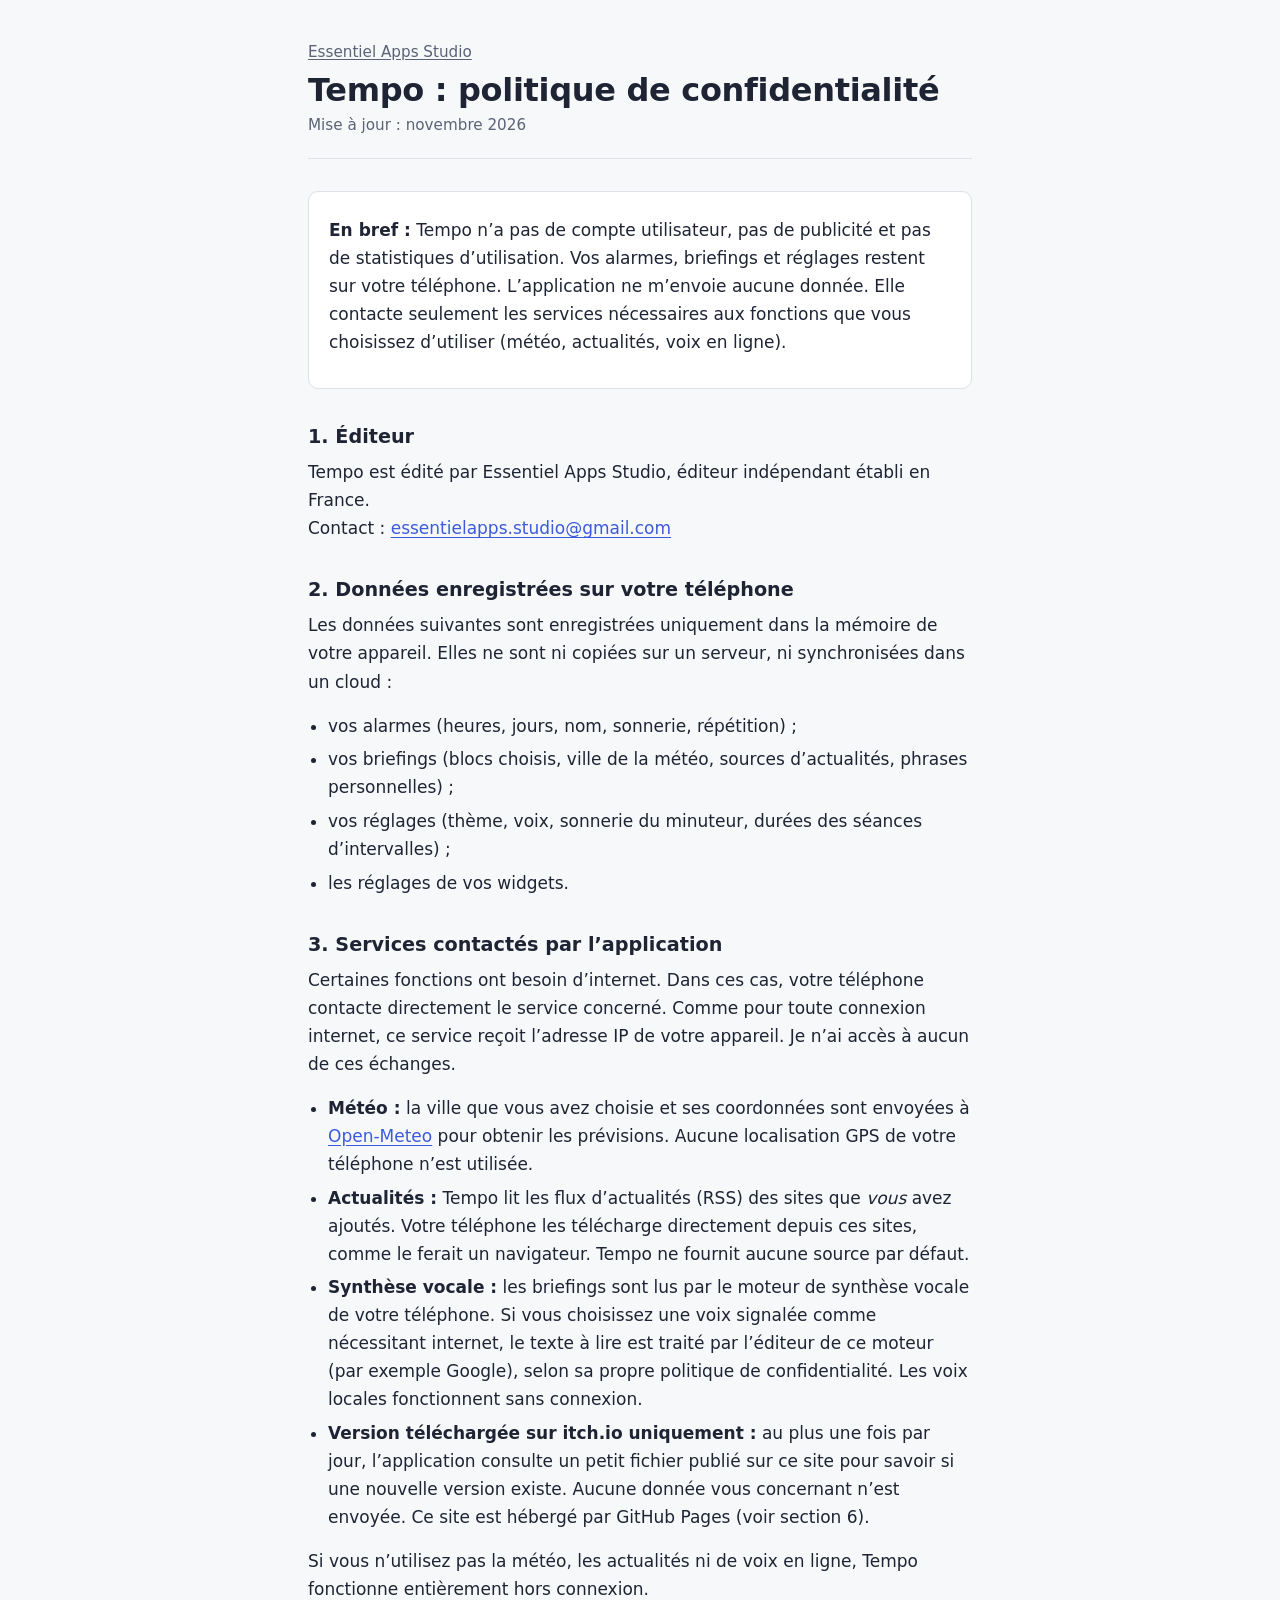
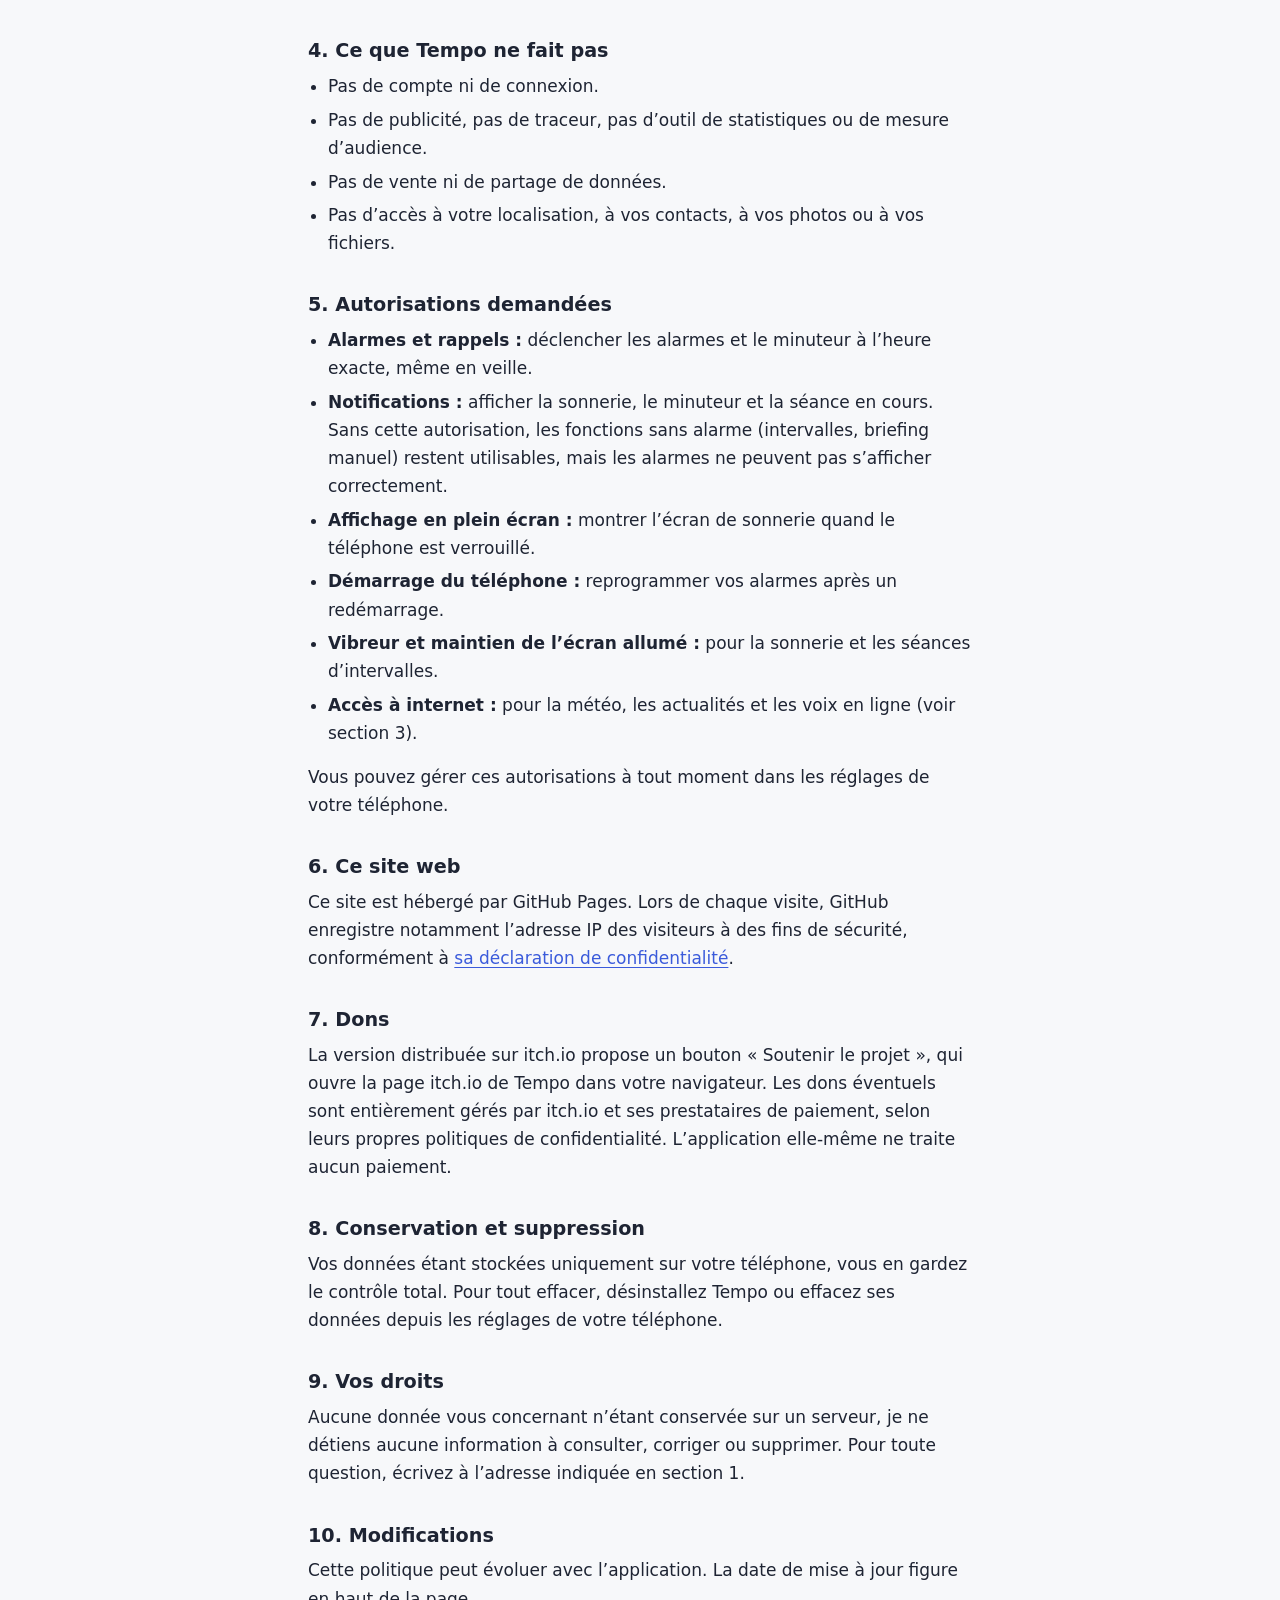
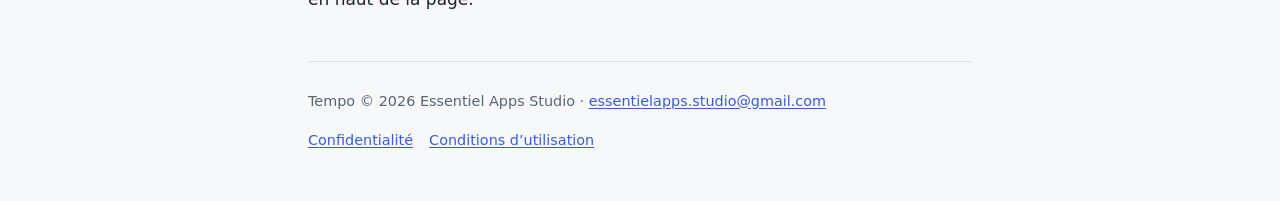
==== tempo/confidentialite.html @ 18cca5b2 "Add files via upload" ====
<!DOCTYPE html>
<html lang="fr">
<head>
<meta charset="utf-8">
<meta name="viewport" content="width=device-width, initial-scale=1">
<title>Tempo – Politique de confidentialité</title>
<meta name="description" content="Politique de confidentialité de l’application Tempo, éditée par Essentiel Apps Studio.">
<link rel="stylesheet" href="../style.css">
</head>
<body>
<main class="page">
<header class="entete">
  <p class="studio"><a href="../">Essentiel Apps Studio</a></p>
  <h1>Tempo : politique de confidentialité</h1>
  <p class="maj">Mise à jour : novembre 2026</p>
</header>

<div class="encadre">
  <p><strong>En bref :</strong> Tempo n’a pas de compte utilisateur, pas de publicité et pas de statistiques d’utilisation. Vos alarmes, briefings et réglages restent sur votre téléphone. L’application ne m’envoie aucune donnée. Elle contacte seulement les services nécessaires aux fonctions que vous choisissez d’utiliser (météo, actualités, voix en ligne).</p>
</div>

<h2>1. Éditeur</h2>
<p>Tempo est édité par Essentiel Apps Studio, éditeur indépendant établi en France.<br>
Contact : <a href="mailto:essentielapps.studio@gmail.com">essentielapps.studio@gmail.com</a></p>

<h2>2. Données enregistrées sur votre téléphone</h2>
<p>Les données suivantes sont enregistrées uniquement dans la mémoire de votre appareil. Elles ne sont ni copiées sur un serveur, ni synchronisées dans un cloud :</p>
<ul>
  <li>vos alarmes (heures, jours, nom, sonnerie, répétition) ;</li>
  <li>vos briefings (blocs choisis, ville de la météo, sources d’actualités, phrases personnelles) ;</li>
  <li>vos réglages (thème, voix, sonnerie du minuteur, durées des séances d’intervalles) ;</li>
  <li>les réglages de vos widgets.</li>
</ul>

<h2>3. Services contactés par l’application</h2>
<p>Certaines fonctions ont besoin d’internet. Dans ces cas, votre téléphone contacte directement le service concerné. Comme pour toute connexion internet, ce service reçoit l’adresse IP de votre appareil. Je n’ai accès à aucun de ces échanges.</p>
<ul>
  <li><strong>Météo :</strong> la ville que vous avez choisie et ses coordonnées sont envoyées à <a href="https://open-meteo.com/">Open-Meteo</a> pour obtenir les prévisions. Aucune localisation GPS de votre téléphone n’est utilisée.</li>
  <li><strong>Actualités :</strong> Tempo lit les flux d’actualités (RSS) des sites que <em>vous</em> avez ajoutés. Votre téléphone les télécharge directement depuis ces sites, comme le ferait un navigateur. Tempo ne fournit aucune source par défaut.</li>
  <li><strong>Synthèse vocale :</strong> les briefings sont lus par le moteur de synthèse vocale de votre téléphone. Si vous choisissez une voix signalée comme nécessitant internet, le texte à lire est traité par l’éditeur de ce moteur (par exemple Google), selon sa propre politique de confidentialité. Les voix locales fonctionnent sans connexion.</li>
  <li><strong>Version téléchargée sur itch.io uniquement :</strong> au plus une fois par jour, l’application consulte un petit fichier publié sur ce site pour savoir si une nouvelle version existe. Aucune donnée vous concernant n’est envoyée. Ce site est hébergé par GitHub Pages (voir section 6).</li>
</ul>
<p>Si vous n’utilisez pas la météo, les actualités ni de voix en ligne, Tempo fonctionne entièrement hors connexion.</p>

<h2>4. Ce que Tempo ne fait pas</h2>
<ul>
  <li>Pas de compte ni de connexion.</li>
  <li>Pas de publicité, pas de traceur, pas d’outil de statistiques ou de mesure d’audience.</li>
  <li>Pas de vente ni de partage de données.</li>
  <li>Pas d’accès à votre localisation, à vos contacts, à vos photos ou à vos fichiers.</li>
</ul>

<h2>5. Autorisations demandées</h2>
<ul>
  <li><strong>Alarmes et rappels :</strong> déclencher les alarmes et le minuteur à l’heure exacte, même en veille.</li>
  <li><strong>Notifications :</strong> afficher la sonnerie, le minuteur et la séance en cours. Sans cette autorisation, les fonctions sans alarme (intervalles, briefing manuel) restent utilisables, mais les alarmes ne peuvent pas s’afficher correctement.</li>
  <li><strong>Affichage en plein écran :</strong> montrer l’écran de sonnerie quand le téléphone est verrouillé.</li>
  <li><strong>Démarrage du téléphone :</strong> reprogrammer vos alarmes après un redémarrage.</li>
  <li><strong>Vibreur et maintien de l’écran allumé :</strong> pour la sonnerie et les séances d’intervalles.</li>
  <li><strong>Accès à internet :</strong> pour la météo, les actualités et les voix en ligne (voir section 3).</li>
</ul>
<p>Vous pouvez gérer ces autorisations à tout moment dans les réglages de votre téléphone.</p>

<h2>6. Ce site web</h2>
<p>Ce site est hébergé par GitHub Pages. Lors de chaque visite, GitHub enregistre notamment l’adresse IP des visiteurs à des fins de sécurité, conformément à <a href="https://docs.github.com/fr/site-policy/privacy-policies/github-general-privacy-statement">sa déclaration de confidentialité</a>.</p>

<h2>7. Dons</h2>
<p>La version distribuée sur itch.io propose un bouton « Soutenir le projet », qui ouvre la page itch.io de Tempo dans votre navigateur. Les dons éventuels sont entièrement gérés par itch.io et ses prestataires de paiement, selon leurs propres politiques de confidentialité. L’application elle-même ne traite aucun paiement.</p>

<h2>8. Conservation et suppression</h2>
<p>Vos données étant stockées uniquement sur votre téléphone, vous en gardez le contrôle total. Pour tout effacer, désinstallez Tempo ou effacez ses données depuis les réglages de votre téléphone.</p>

<h2>9. Vos droits</h2>
<p>Aucune donnée vous concernant n’étant conservée sur un serveur, je ne détiens aucune information à consulter, corriger ou supprimer. Pour toute question, écrivez à l’adresse indiquée en section 1.</p>

<h2>10. Modifications</h2>
<p>Cette politique peut évoluer avec l’application. La date de mise à jour figure en haut de la page.</p>

<footer>
  <p>Tempo © 2026 Essentiel Apps Studio · <a href="mailto:essentielapps.studio@gmail.com">essentielapps.studio@gmail.com</a></p>
  <nav><a href="confidentialite.html">Confidentialité</a><a href="conditions.html">Conditions d’utilisation</a></nav>
</footer>
</main>
</body>
</html>
---- style.css ----
:root{
  --fond:#F7F8FA; --surface:#FFFFFF; --texte:#1E2433; --texte-doux:#5A6275;
  --accent:#3B5BDB; --filet:#DDE1E8;
  color-scheme:light;
}
@media (prefers-color-scheme:dark){
  :root{
    --fond:#12151C; --surface:#1A1F29; --texte:#E6E9EF; --texte-doux:#A3AABA;
    --accent:#8CA4FF; --filet:#2C3342;
    color-scheme:dark;
  }
}
*{box-sizing:border-box}
html{-webkit-text-size-adjust:100%}
body{
  margin:0; background:var(--fond); color:var(--texte);
  font-family:system-ui,-apple-system,"Segoe UI",Roboto,"Helvetica Neue",Arial,sans-serif;
  font-size:1.0625rem; line-height:1.65;
}
.page{max-width:44rem; margin:0 auto; padding:2.5rem 1.25rem 3rem}
header.entete{border-bottom:1px solid var(--filet); padding-bottom:1.25rem; margin-bottom:2rem}
.studio{margin:0; color:var(--texte-doux); font-size:.95rem}
.studio a{color:inherit}
h1{font-size:2rem; line-height:1.2; margin:.35rem 0 .25rem; font-weight:700; letter-spacing:-.01em}
.maj{margin:0; color:var(--texte-doux); font-size:.95rem}
h2{font-size:1.2rem; margin:2.25rem 0 .5rem; line-height:1.3}
p,ul{margin:.5rem 0 1rem}
ul{padding-left:1.25rem}
li{margin:.35rem 0}
strong{font-weight:650}
a{color:var(--accent); text-underline-offset:.15em}
a:focus-visible{outline:2px solid var(--accent); outline-offset:2px; border-radius:2px}
.encadre{background:var(--surface); border:1px solid var(--filet); border-radius:10px; padding:1rem 1.25rem; margin:1.25rem 0}
footer{margin-top:3rem; padding-top:1.25rem; border-top:1px solid var(--filet); color:var(--texte-doux); font-size:.9rem}
footer nav a{margin-right:1rem}
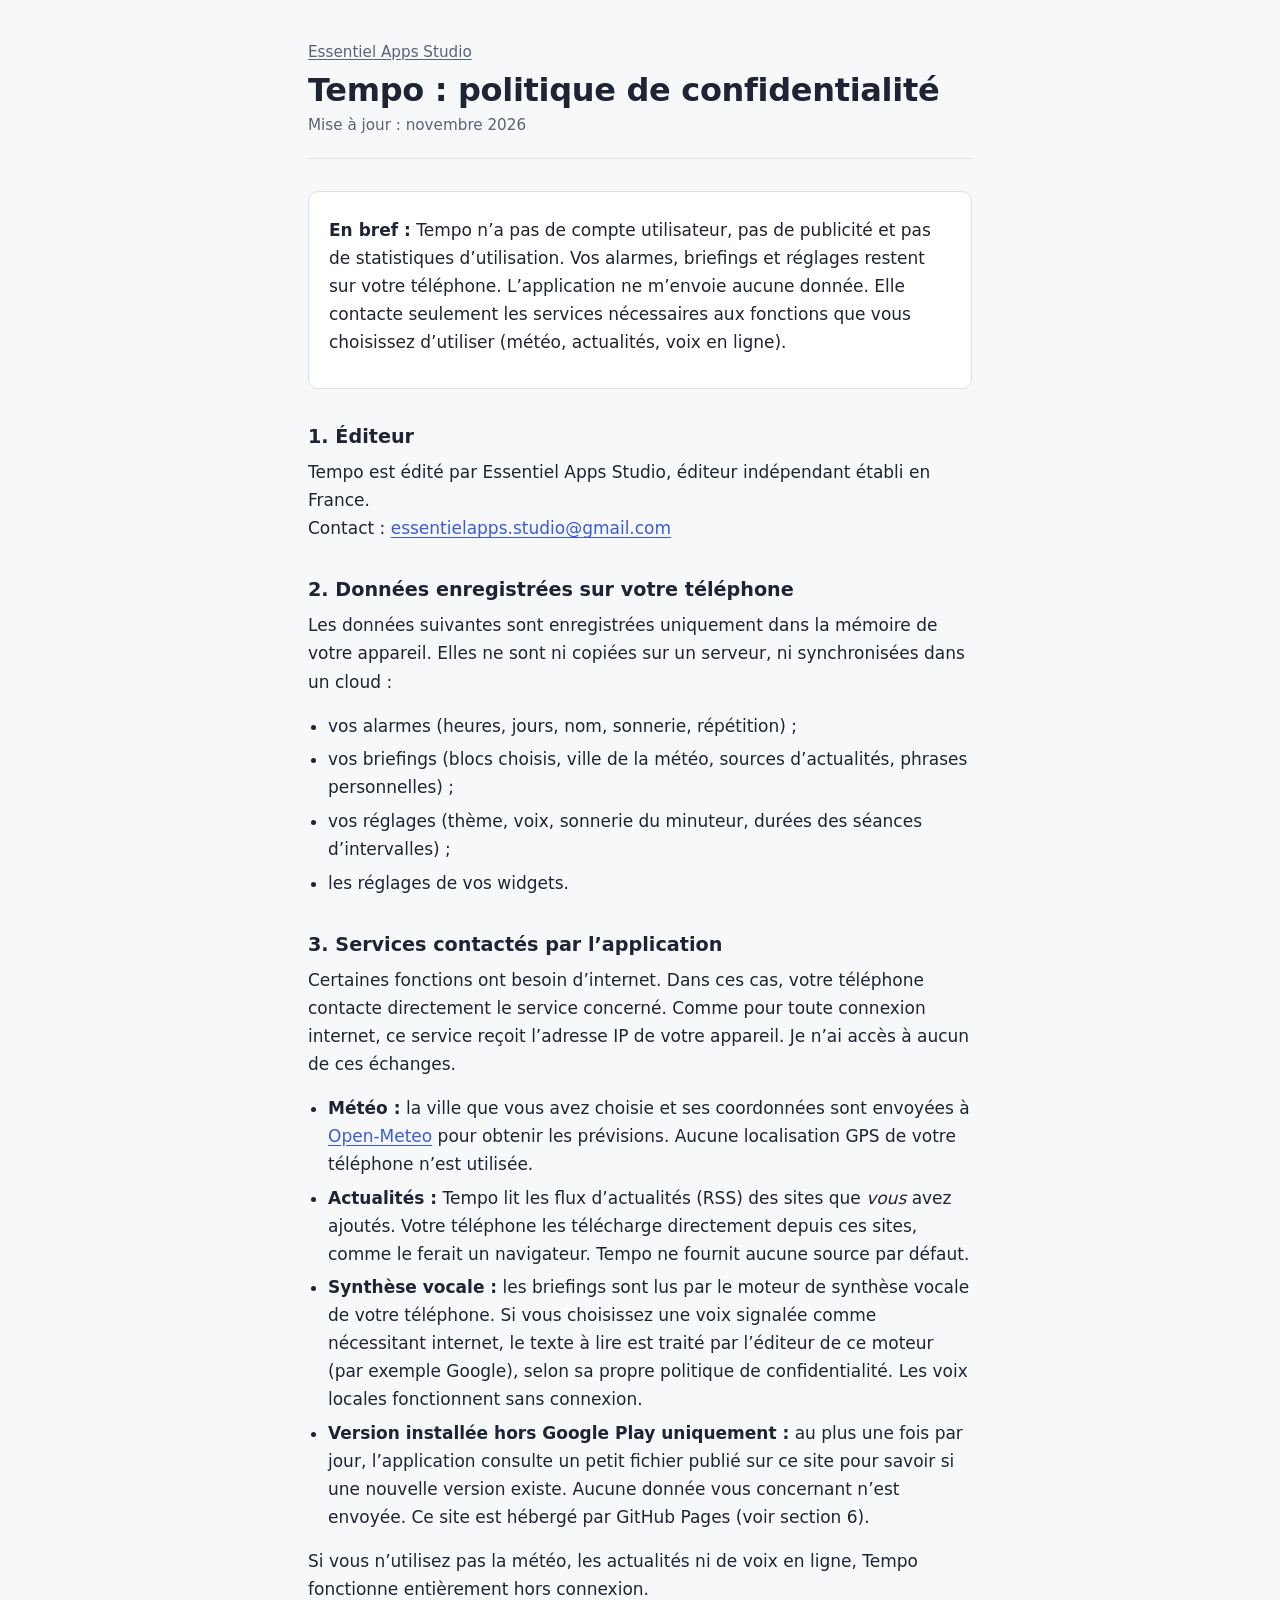
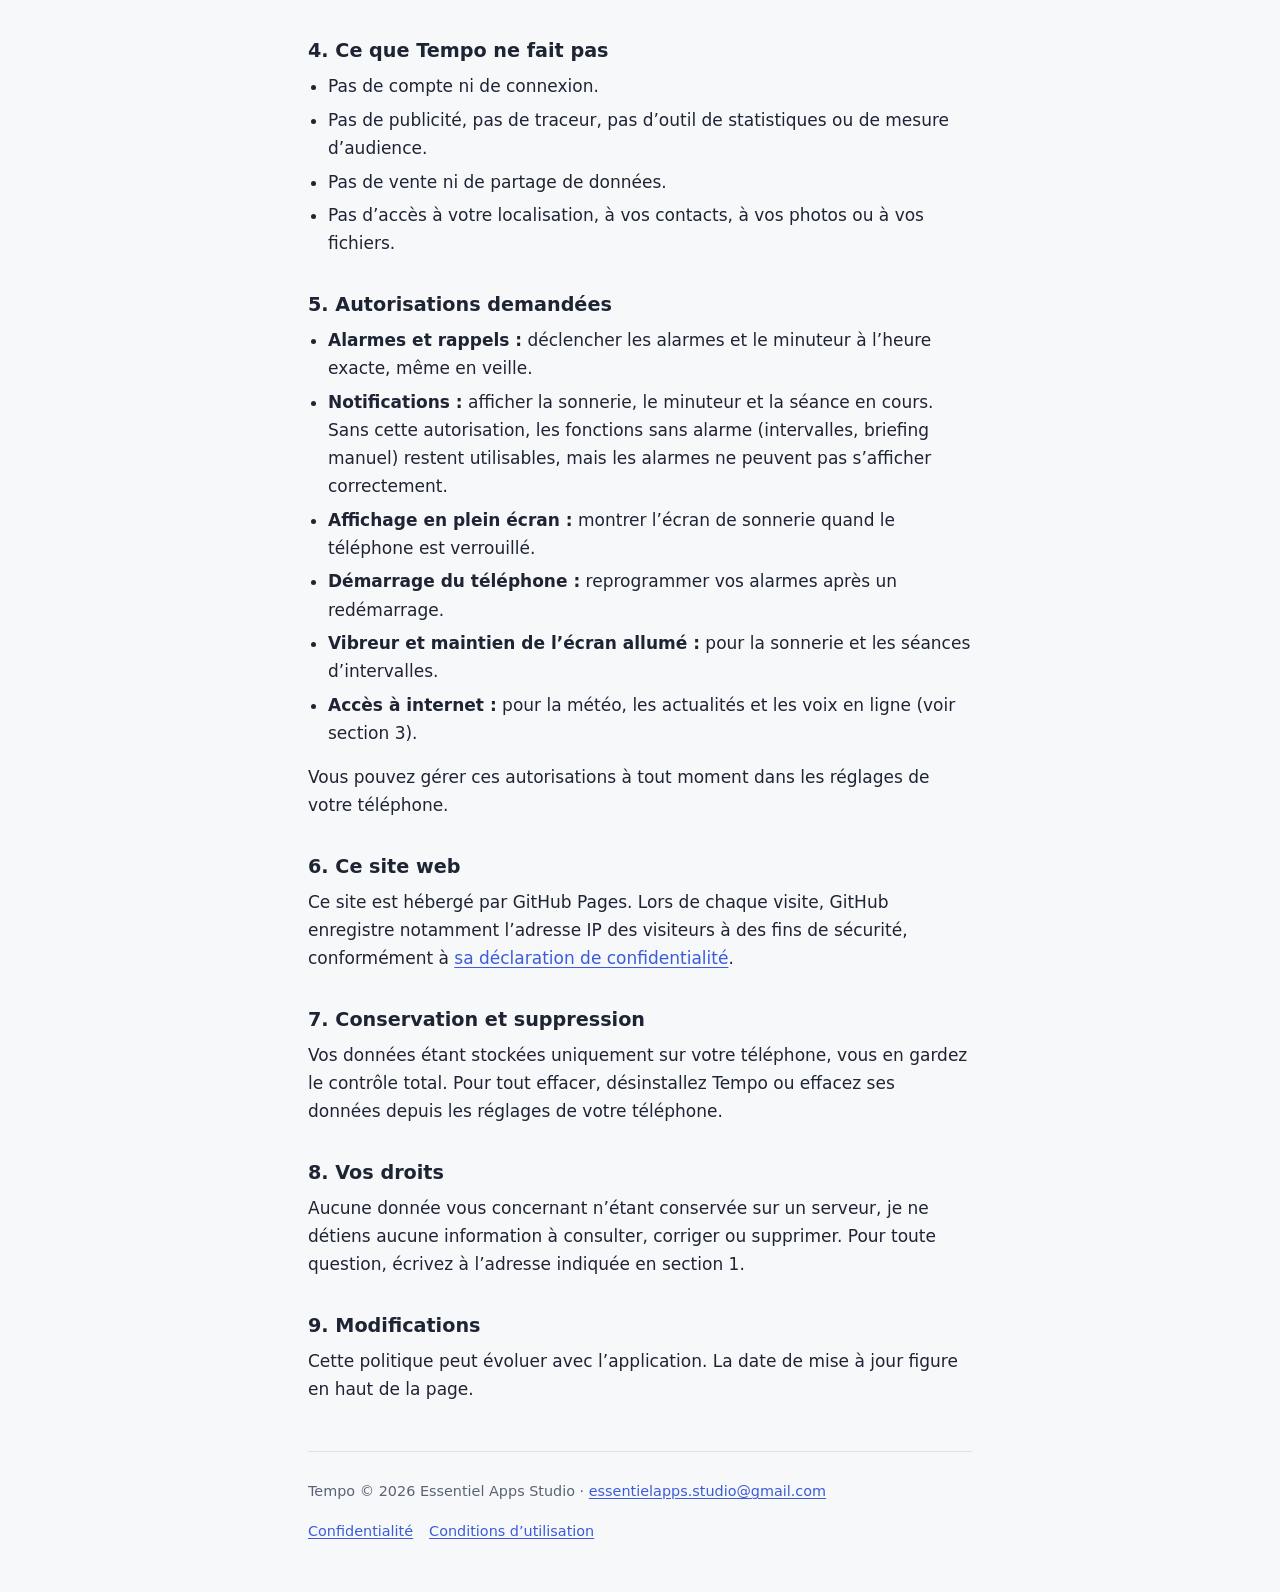
==== commit d42963c1: "Add files via upload" ====
--- a/tempo/confidentialite.html
+++ b/tempo/confidentialite.html
@@ -38,7 +38,7 @@
   <li><strong>Météo :</strong> la ville que vous avez choisie et ses coordonnées sont envoyées à <a href="https://open-meteo.com/">Open-Meteo</a> pour obtenir les prévisions. Aucune localisation GPS de votre téléphone n’est utilisée.</li>
   <li><strong>Actualités :</strong> Tempo lit les flux d’actualités (RSS) des sites que <em>vous</em> avez ajoutés. Votre téléphone les télécharge directement depuis ces sites, comme le ferait un navigateur. Tempo ne fournit aucune source par défaut.</li>
   <li><strong>Synthèse vocale :</strong> les briefings sont lus par le moteur de synthèse vocale de votre téléphone. Si vous choisissez une voix signalée comme nécessitant internet, le texte à lire est traité par l’éditeur de ce moteur (par exemple Google), selon sa propre politique de confidentialité. Les voix locales fonctionnent sans connexion.</li>
-  <li><strong>Version téléchargée sur itch.io uniquement :</strong> au plus une fois par jour, l’application consulte un petit fichier publié sur ce site pour savoir si une nouvelle version existe. Aucune donnée vous concernant n’est envoyée. Ce site est hébergé par GitHub Pages (voir section 6).</li>
+  <li><strong>Version installée hors Google Play uniquement :</strong> au plus une fois par jour, l’application consulte un petit fichier publié sur ce site pour savoir si une nouvelle version existe. Aucune donnée vous concernant n’est envoyée. Ce site est hébergé par GitHub Pages (voir section 6).</li>
 </ul>
 <p>Si vous n’utilisez pas la météo, les actualités ni de voix en ligne, Tempo fonctionne entièrement hors connexion.</p>
 
@@ -64,16 +64,13 @@
 <h2>6. Ce site web</h2>
 <p>Ce site est hébergé par GitHub Pages. Lors de chaque visite, GitHub enregistre notamment l’adresse IP des visiteurs à des fins de sécurité, conformément à <a href="https://docs.github.com/fr/site-policy/privacy-policies/github-general-privacy-statement">sa déclaration de confidentialité</a>.</p>
 
-<h2>7. Dons</h2>
-<p>La version distribuée sur itch.io propose un bouton « Soutenir le projet », qui ouvre la page itch.io de Tempo dans votre navigateur. Les dons éventuels sont entièrement gérés par itch.io et ses prestataires de paiement, selon leurs propres politiques de confidentialité. L’application elle-même ne traite aucun paiement.</p>
-
-<h2>8. Conservation et suppression</h2>
+<h2>7. Conservation et suppression</h2>
 <p>Vos données étant stockées uniquement sur votre téléphone, vous en gardez le contrôle total. Pour tout effacer, désinstallez Tempo ou effacez ses données depuis les réglages de votre téléphone.</p>
 
-<h2>9. Vos droits</h2>
+<h2>8. Vos droits</h2>
 <p>Aucune donnée vous concernant n’étant conservée sur un serveur, je ne détiens aucune information à consulter, corriger ou supprimer. Pour toute question, écrivez à l’adresse indiquée en section 1.</p>
 
-<h2>10. Modifications</h2>
+<h2>9. Modifications</h2>
 <p>Cette politique peut évoluer avec l’application. La date de mise à jour figure en haut de la page.</p>
 
 <footer>
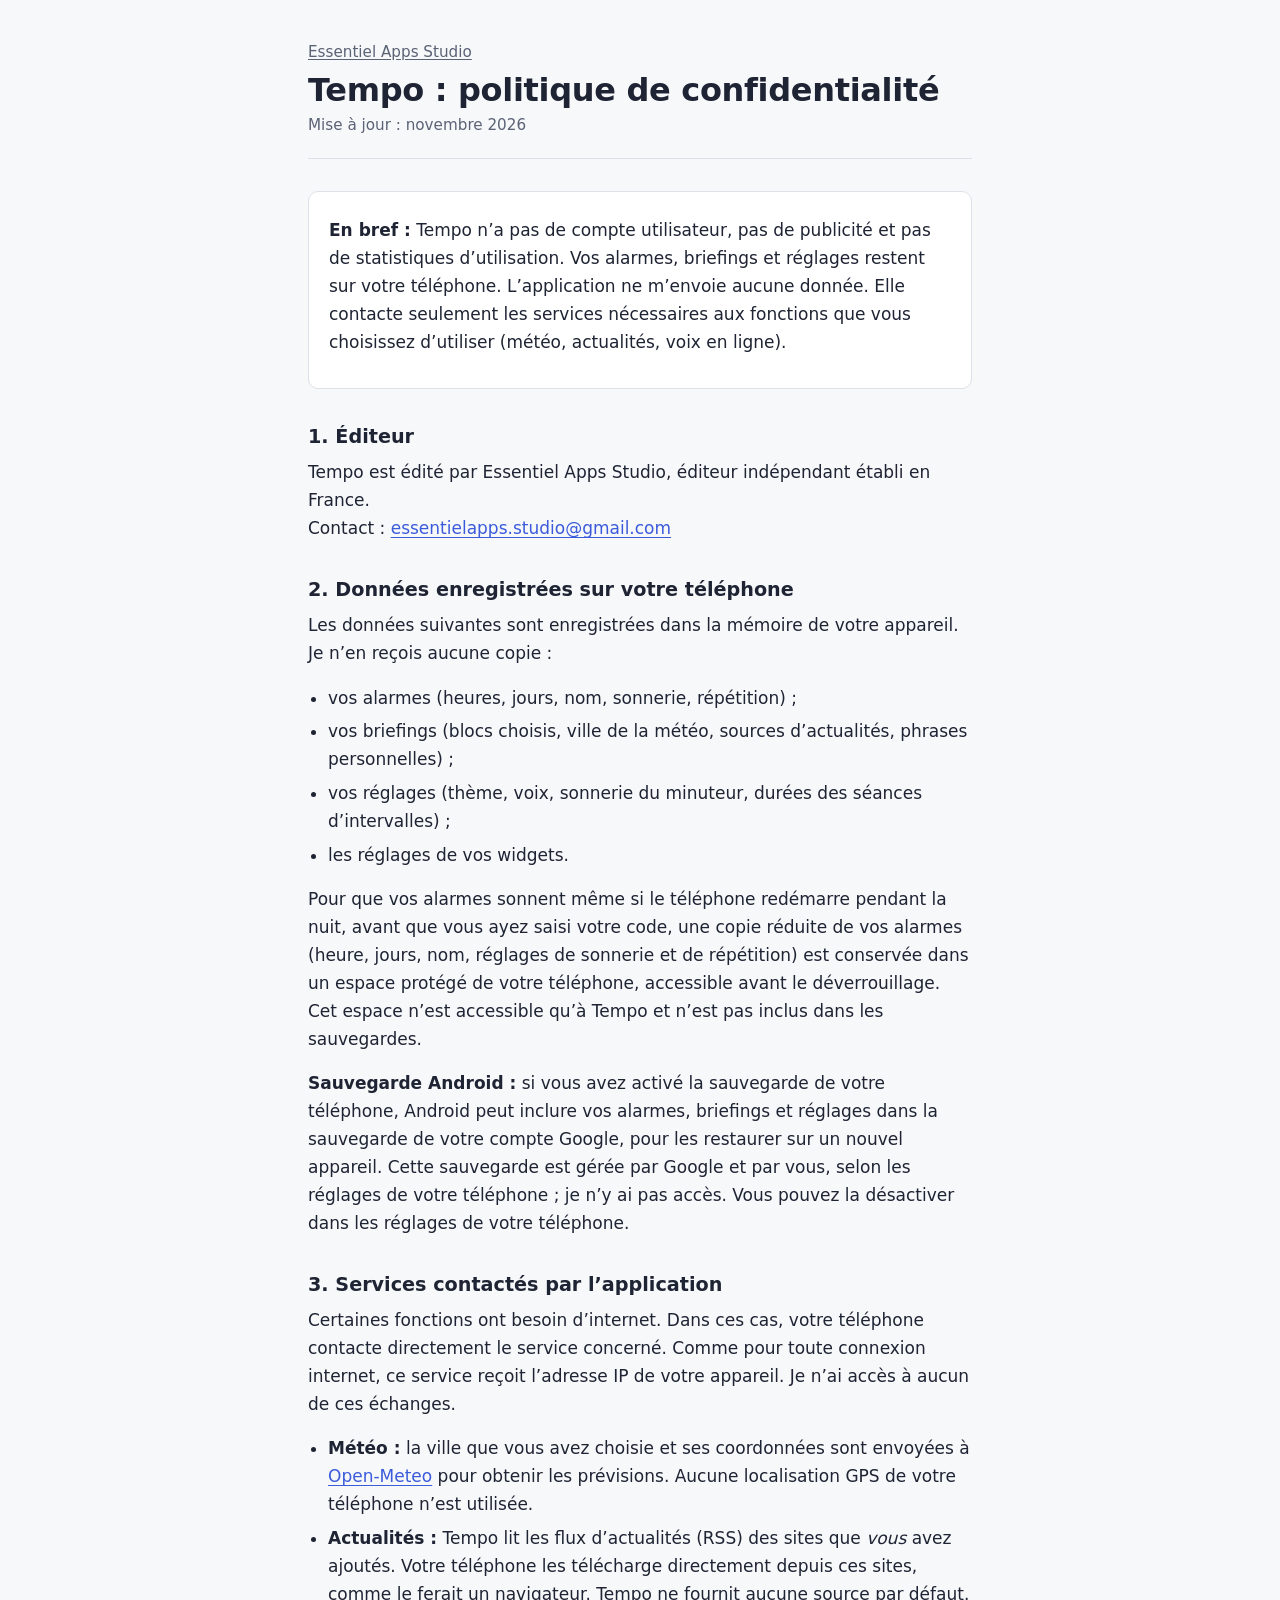
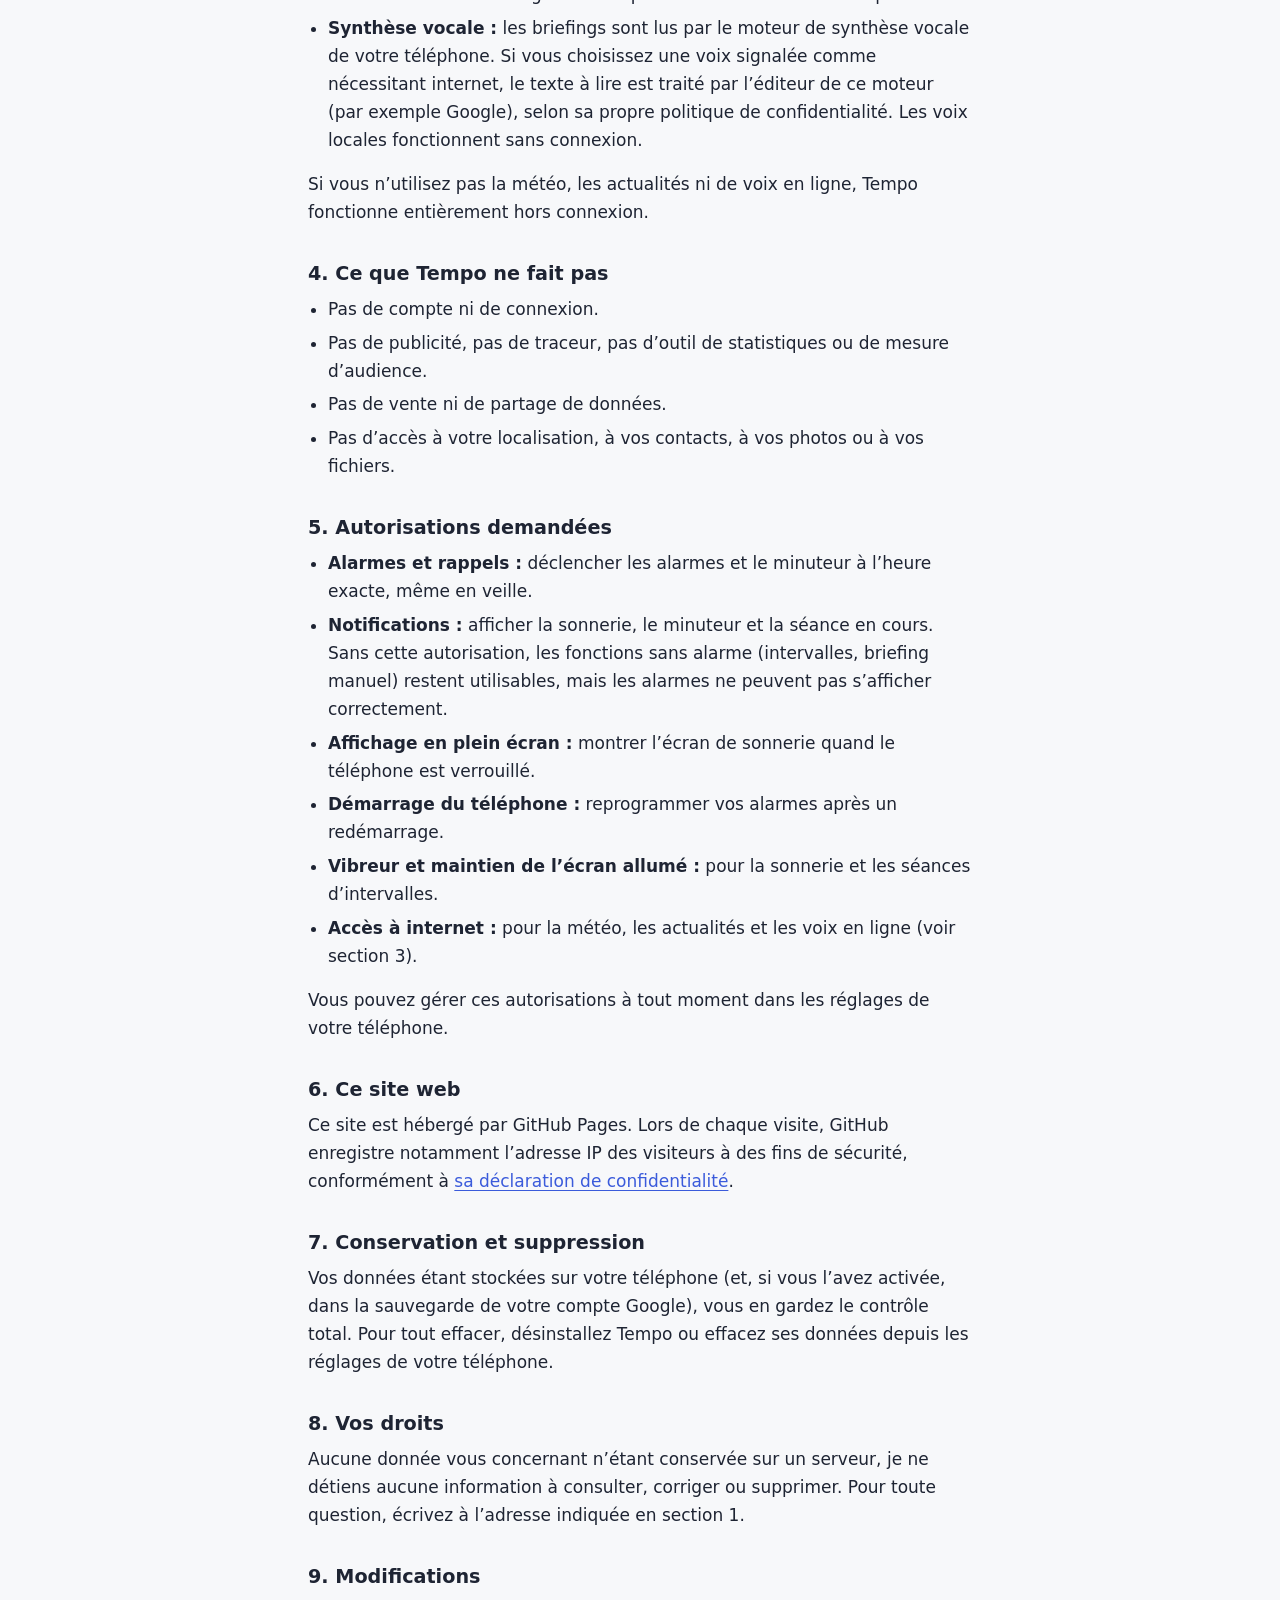
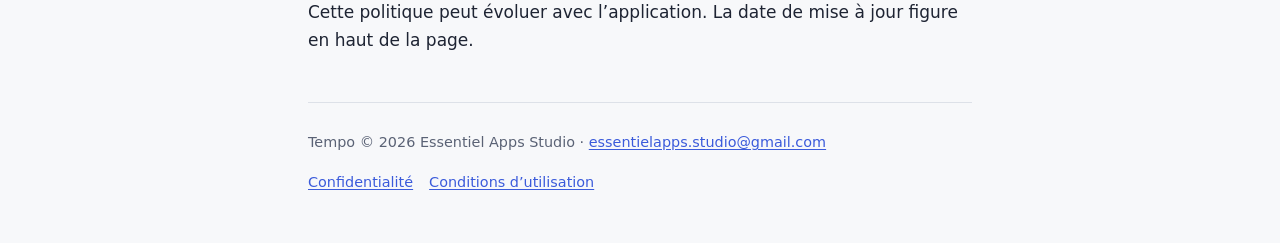
==== commit a8860816: "Add files via upload" ====
--- a/tempo/confidentialite.html
+++ b/tempo/confidentialite.html
@@ -24,13 +24,15 @@
 Contact : <a href="mailto:essentielapps.studio@gmail.com">essentielapps.studio@gmail.com</a></p>
 
 <h2>2. Données enregistrées sur votre téléphone</h2>
-<p>Les données suivantes sont enregistrées uniquement dans la mémoire de votre appareil. Elles ne sont ni copiées sur un serveur, ni synchronisées dans un cloud :</p>
+<p>Les données suivantes sont enregistrées dans la mémoire de votre appareil. Je n’en reçois aucune copie :</p>
 <ul>
   <li>vos alarmes (heures, jours, nom, sonnerie, répétition) ;</li>
   <li>vos briefings (blocs choisis, ville de la météo, sources d’actualités, phrases personnelles) ;</li>
   <li>vos réglages (thème, voix, sonnerie du minuteur, durées des séances d’intervalles) ;</li>
   <li>les réglages de vos widgets.</li>
 </ul>
+<p>Pour que vos alarmes sonnent même si le téléphone redémarre pendant la nuit, avant que vous ayez saisi votre code, une copie réduite de vos alarmes (heure, jours, nom, réglages de sonnerie et de répétition) est conservée dans un espace protégé de votre téléphone, accessible avant le déverrouillage. Cet espace n’est accessible qu’à Tempo et n’est pas inclus dans les sauvegardes.</p>
+<p><strong>Sauvegarde Android :</strong> si vous avez activé la sauvegarde de votre téléphone, Android peut inclure vos alarmes, briefings et réglages dans la sauvegarde de votre compte Google, pour les restaurer sur un nouvel appareil. Cette sauvegarde est gérée par Google et par vous, selon les réglages de votre téléphone ; je n’y ai pas accès. Vous pouvez la désactiver dans les réglages de votre téléphone.</p>
 
 <h2>3. Services contactés par l’application</h2>
 <p>Certaines fonctions ont besoin d’internet. Dans ces cas, votre téléphone contacte directement le service concerné. Comme pour toute connexion internet, ce service reçoit l’adresse IP de votre appareil. Je n’ai accès à aucun de ces échanges.</p>
@@ -38,7 +40,6 @@
   <li><strong>Météo :</strong> la ville que vous avez choisie et ses coordonnées sont envoyées à <a href="https://open-meteo.com/">Open-Meteo</a> pour obtenir les prévisions. Aucune localisation GPS de votre téléphone n’est utilisée.</li>
   <li><strong>Actualités :</strong> Tempo lit les flux d’actualités (RSS) des sites que <em>vous</em> avez ajoutés. Votre téléphone les télécharge directement depuis ces sites, comme le ferait un navigateur. Tempo ne fournit aucune source par défaut.</li>
   <li><strong>Synthèse vocale :</strong> les briefings sont lus par le moteur de synthèse vocale de votre téléphone. Si vous choisissez une voix signalée comme nécessitant internet, le texte à lire est traité par l’éditeur de ce moteur (par exemple Google), selon sa propre politique de confidentialité. Les voix locales fonctionnent sans connexion.</li>
-  <li><strong>Version installée hors Google Play uniquement :</strong> au plus une fois par jour, l’application consulte un petit fichier publié sur ce site pour savoir si une nouvelle version existe. Aucune donnée vous concernant n’est envoyée. Ce site est hébergé par GitHub Pages (voir section 6).</li>
 </ul>
 <p>Si vous n’utilisez pas la météo, les actualités ni de voix en ligne, Tempo fonctionne entièrement hors connexion.</p>
 
@@ -65,7 +66,7 @@
 <p>Ce site est hébergé par GitHub Pages. Lors de chaque visite, GitHub enregistre notamment l’adresse IP des visiteurs à des fins de sécurité, conformément à <a href="https://docs.github.com/fr/site-policy/privacy-policies/github-general-privacy-statement">sa déclaration de confidentialité</a>.</p>
 
 <h2>7. Conservation et suppression</h2>
-<p>Vos données étant stockées uniquement sur votre téléphone, vous en gardez le contrôle total. Pour tout effacer, désinstallez Tempo ou effacez ses données depuis les réglages de votre téléphone.</p>
+<p>Vos données étant stockées sur votre téléphone (et, si vous l’avez activée, dans la sauvegarde de votre compte Google), vous en gardez le contrôle total. Pour tout effacer, désinstallez Tempo ou effacez ses données depuis les réglages de votre téléphone.</p>
 
 <h2>8. Vos droits</h2>
 <p>Aucune donnée vous concernant n’étant conservée sur un serveur, je ne détiens aucune information à consulter, corriger ou supprimer. Pour toute question, écrivez à l’adresse indiquée en section 1.</p>
